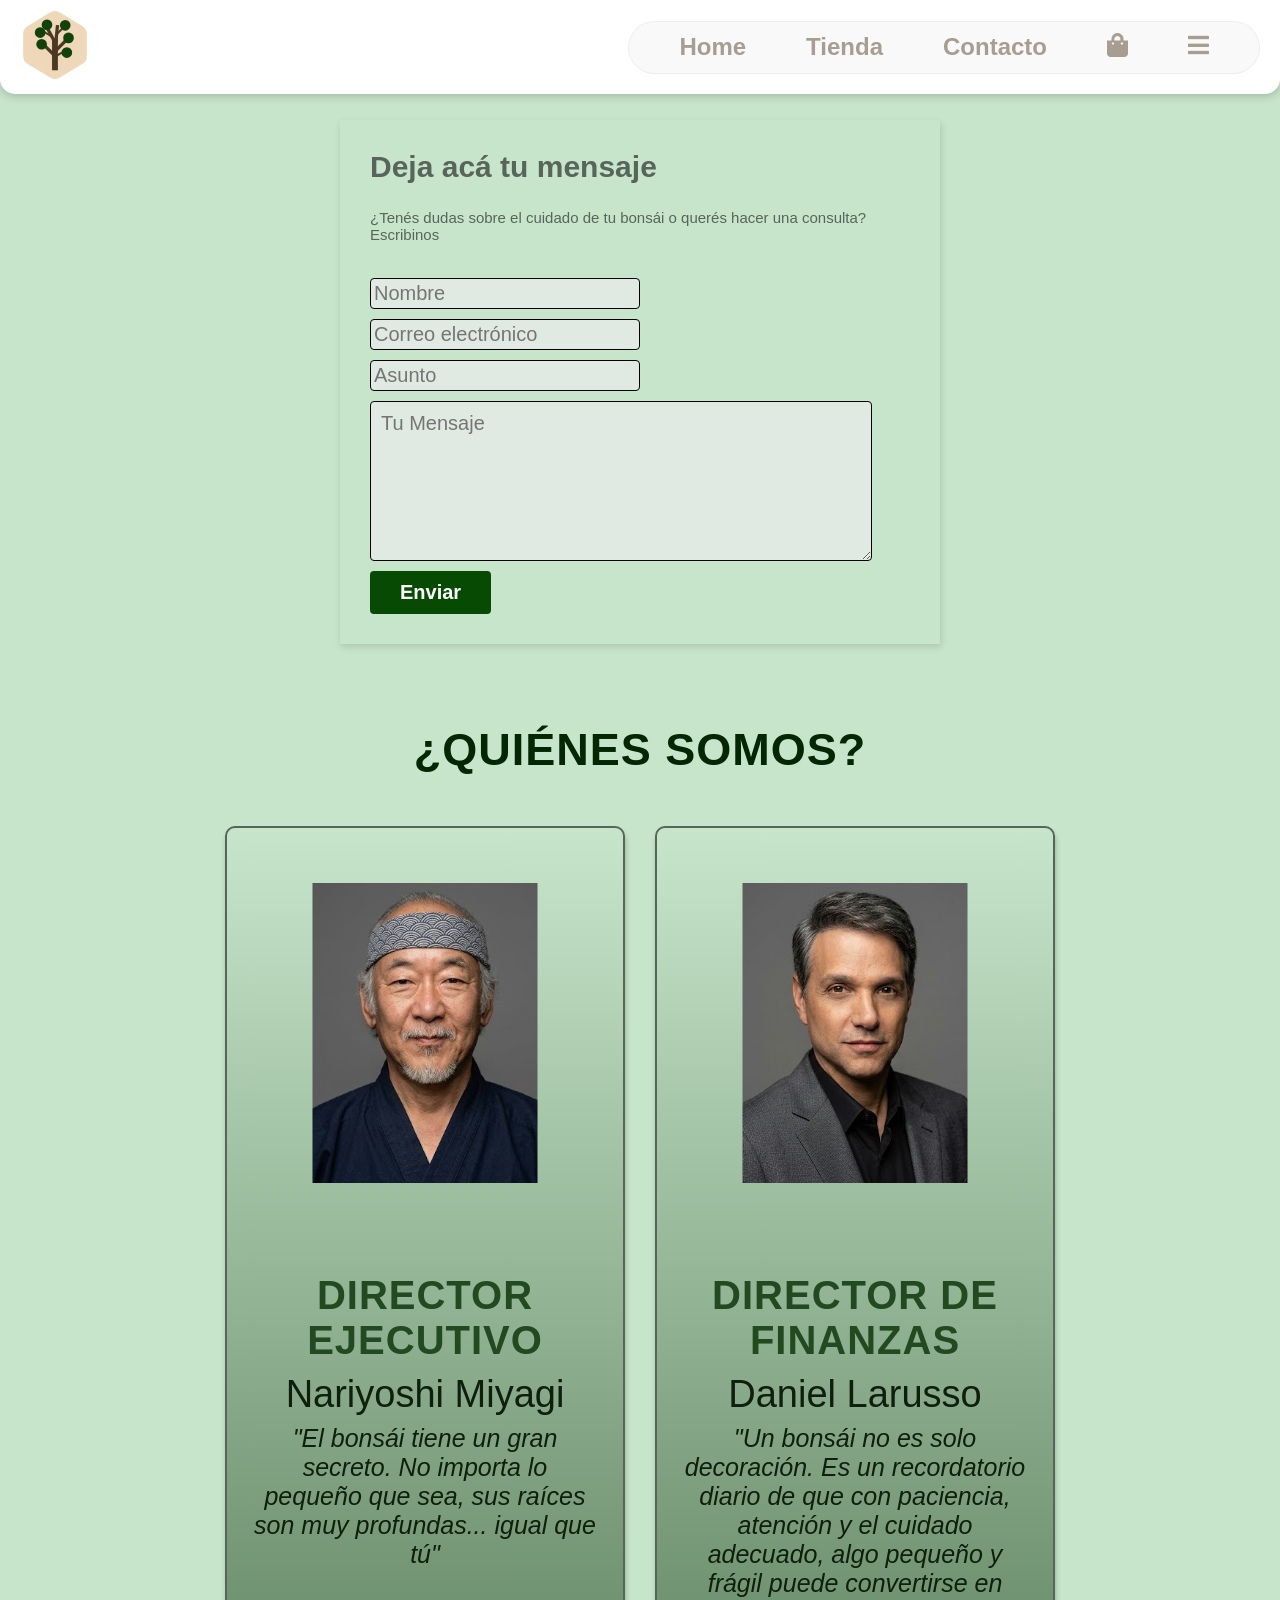
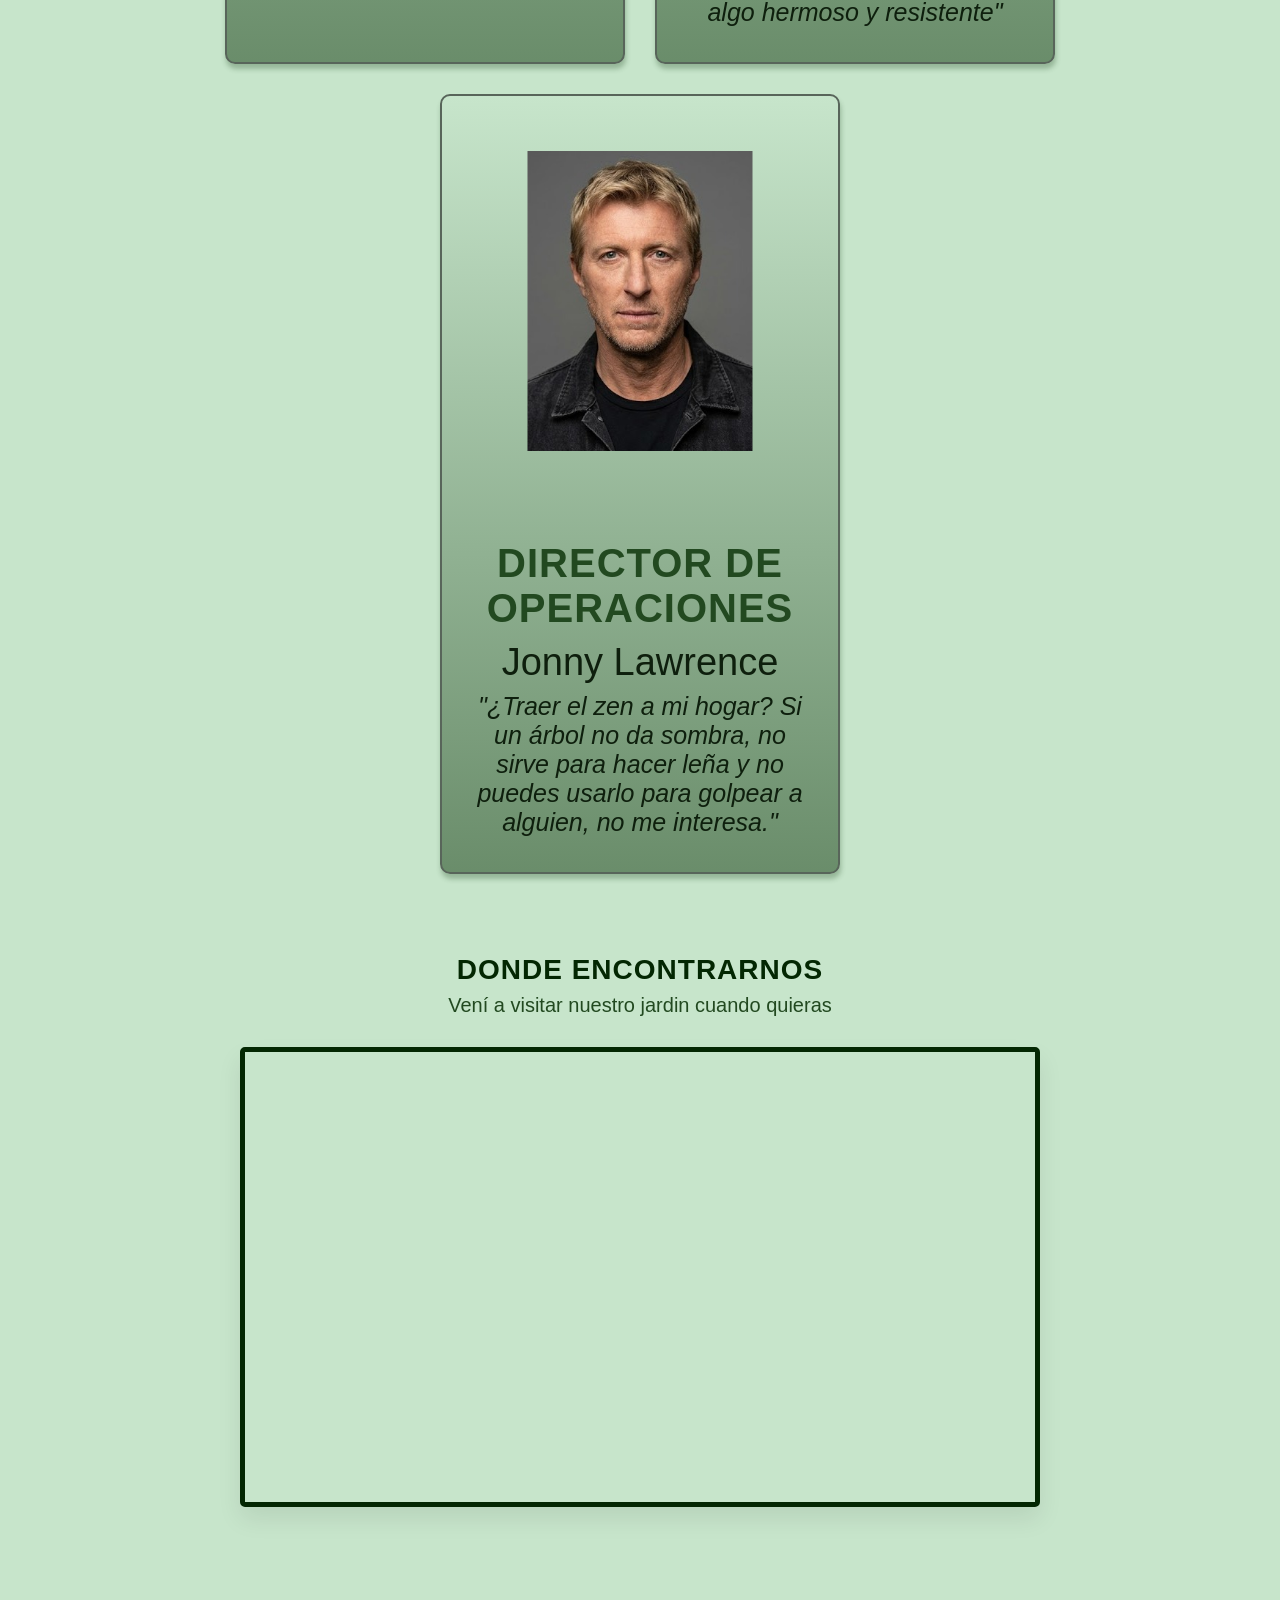
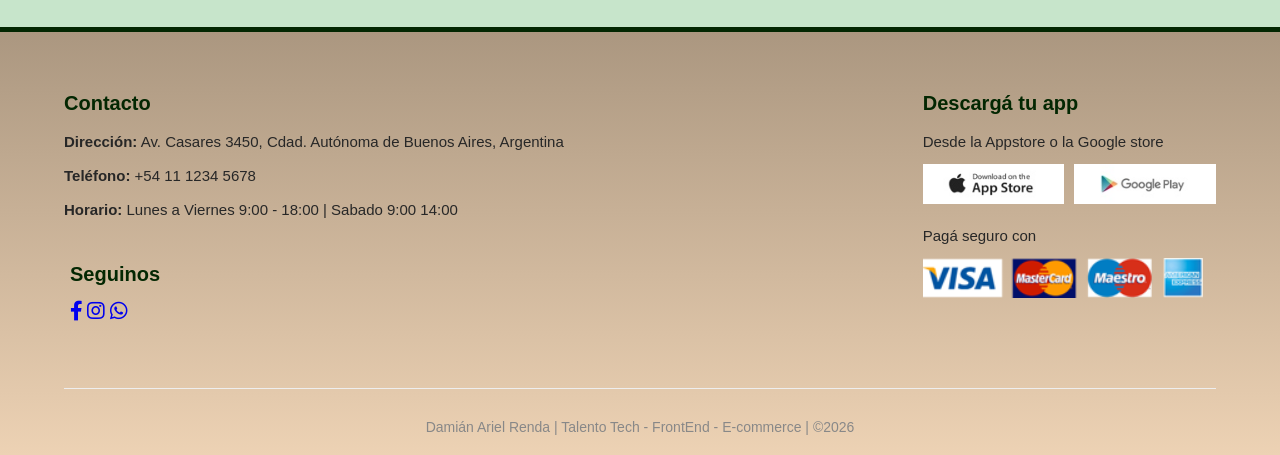
==== paginas/contacto.html @ 66eac6b3 "Add files via upload" ====
<!DOCTYPE html>
<html lang="es">
<head>
    <meta charset="UTF-8">
    <meta name="viewport" content="width=device-width, initial-scale=1.0">
    <title>Contacto</title>
    <link rel="stylesheet" href="../style.css">
    <link rel="stylesheet" href="../paginas/contacto-style.css">
    <link rel="stylesheet" href="https://pro.fontawesome.com/releases/v5.10.0/css/all.css">
</head>
<body>
    <header class="header">
        <a href="../index.html">
            <img src="../img/logo1.svg" alt="Logo principal e-commerce">
        </a>
        <nav>
            <ul id="navbar" class="navbar">
                <li><a href="../index.html">Home</a></li>
                <li><a href="">Tienda</a></li>
                <li><a href="#">Contacto</a></li>
                <li class="carrito-container">
                    <a href="paginas/carrito.html">
                    <i class="fa fa-shopping-bag" aria-hidden="true"></i>
                    </a>
                </li>
                <li class="menu-ham">
                    <a href="">
                        <i class="fa fa-bars" aria-hidden="true"></i>
                    </a>
                </li>
            </ul>
        </nav>
    </header>

    <main>
        <div class="contiene-formulario">
            <h3>Deja acá tu mensaje</h3>
            <p>¿Tenés dudas sobre el cuidado de tu bonsái o querés hacer una consulta?<br> Escribinos</p>
        
            <form action="#" method="post" class="formulario-contacto">
                <div class="campo-formulario">
                    <input type="text" id="TuNombre" name="nombre" placeholder="Nombre">
                </div>
                <div class="campo-formulario">
                    <input type="text" id="tuCorreo" name="correo" placeholder="Correo electrónico">
                </div>
                <div class="campo-formulario">
                    <input type="text" id="TuAsunto" name="asunto" placeholder="Asunto">
                </div>
                <div class="mensaje-formulario">
                    <textarea name="mensaje" id="TuMensaje" cols="30" rows="6" placeholder="Tu Mensaje"></textarea>
                </div>
                <button class="enviar">Enviar</button>
            </form>
        </div>    
        <div class="contiene-personas">
            <div class="titulo-personas">
                <h2>¿quiénes somos?</h2>
            </div>
            <div class="persona">
                <div class="marco-img">
                    <img src="../img/personas/miyagi.jpg" alt="Foto CEO Sr Miyagi">
                </div>
                <h3>Director Ejecutivo</h3>
                <h4>Nariyoshi Miyagi</h4>
                <p>"El bonsái tiene un gran secreto. No importa lo pequeño que sea, sus raíces son muy profundas... igual que tú"  </p>
            </div>
            <div class="persona">
                <div class="marco-img">
                    <img src="../img/personas/larusso.jpg" alt="Foto CFO Daniel Larusso">
                </div>
                <h3>Director de Finanzas</h3>
                <h4>Daniel Larusso</h4>
                <p>"Un bonsái no es solo decoración. Es un recordatorio diario de que con paciencia, atención y el cuidado adecuado, algo pequeño y frágil puede convertirse en algo hermoso y resistente" </p>
            </div>
            <div class="persona">
                <div class="marco-img">
                    <img src="../img/personas/lawrence.jpg" alt="Foto COO Jonny Lawrence">
                </div>
                <h3>Director de Operaciones</h3>
                <h4>Jonny Lawrence</h4>
                <p>"¿Traer el zen a mi hogar? Si un árbol no da sombra, no sirve para hacer leña y no puedes usarlo para golpear a alguien, no me interesa."</p>
            </div>
        </div>
        <div class="contiene-mapa">
            <h3>Donde encontrarnos</h3>
            <p>Vení a visitar nuestro jardin cuando quieras</p>
            <div class="mapa">
                <iframe src="https://www.google.com/maps/embed?pb=!1m18!1m12!1m3!1d4513.6848861619965!2d-58.413150135242894!3d-34.57431521202828!2m3!1f0!2f0!3f0!3m2!1i1024!2i768!4f13.1!3m3!1m2!1s0x95bcb57a4147c5c7%3A0xfc930bf72fdf871f!2zSmFyZMOtbiBKYXBvbsOpcw!5e0!3m2!1ses-419!2sar!4v1779311199891!5m2!1ses-419!2sar" width="800" height="600" style="border:0;" allowfullscreen="" loading="lazy" referrerpolicy="no-referrer-when-downgrade"></iframe>
            </div>
        </div>
    </main>    
        <footer class="pie-pagina">
            <div class="columna-info">
                <div class="informacion">
                    <h3>Contacto</h3>
                
                <p><strong>Dirección:</strong> Av. Casares 3450, Cdad. Autónoma de Buenos Aires, Argentina</p>
                <p><strong>Teléfono:</strong> +54 11 1234 5678</p>
                <p><strong>Horario:</strong> Lunes a Viernes 9:00 - 18:00 | Sabado 9:00 14:00 </p>
                </div>
                <div class="redes">
                    <h3>Seguinos</h3>
                    <a href="#" class="btn-red-social"><i class="fab fa-facebook-f"></i></a>
                    <a href="#" class="btn-red-social"><i class="fab fa-instagram"></i></a>
                    <a href="#" class="btn-red-social"><i class="fab fa-whatsapp"></i></a>
                </div>
            </div>    
                <div class="pago">
                    <h3>Descargá tu app</h3>
                    <p>Desde la Appstore o la Google store</p>
                    <div class="img-app">
                    <img src="../img/pay/app.jpg" alt="App Store">
                    <img src="../img/pay/play.jpg" alt="Google Play">
                </div>
                <p>Pagá seguro con</p>
                <img class="img-pay" src="../img/pay/pay.png" alt="Métodos de Pago">
                </div>

                <div class="copyright">Damián Ariel Renda | Talento Tech - FrontEnd - E-commerce | ©2026</div>





            

        </footer>
    

</body>
</html>
---- style.css ----
/*RESET GENERAL--------------------------------------------------------------------------------------------------*/

*{
    margin: 0;
    padding: 0;
    box-sizing: border-box;
    font-family: "Spartan", sans-serif;
}

html{
    scroll-behavior: smooth;
}

/* BARRA DE NAVEGACION Y LOGO ---------------------------------------------------------------------------------*/
.header{
    background-color: #ffffff;
    display: flex;
    justify-content: space-between; 
    align-items: center; 
    padding: 10px 20px;
    box-shadow: 0 2px 10px rgba(0,0,0,0.2); 
    position: absolute; 
    top: 0;
    left: 0;
    width: 100%;
    z-index: 1000;
    border-bottom-right-radius: 15px;
    border-bottom-left-radius: 15px;
}

.header img{ 
    height: 70px;
    width: auto;
}

.navbar i{
    height: 30px;
    width: auto;
}

.navbar{
    display: flex;
    align-items: center;
    justify-content: center;
    background-color: #f9f9f9; 
    padding: 10px 20px; 
    border-radius: 50px; 
    border: 1px solid #eeeeee;
}

.navbar li{
    list-style: none;
    padding: 0 30px;
}

.navbar a{
    text-decoration: none;
    font-size: 24px;
    font-weight: 600;
    color: rgb(168, 157, 145);
    transition: 0.3s ease;
}

.navbar a:hover{
    color: rgb(116, 109, 104);
}

/* PORTADA Y PRODUCTOS -------------------------------------------------------------------------------------- */

.hero{
    background-image: url(img/hero1.png);
    display: flex;
    align-items: center;
    justify-content: flex-end;
    height: 95vh;
    width: 100%;
    background-size: cover;
    background-position: top 5% center;
    padding: 0 80px;
    /*margin-bottom: 40px;*/
}

.hero .hero-content{
     width: 50%;
     display: flex;
     flex-direction: column;
     align-items: flex-end;
     text-align: right;
     z-index: 1; 
}

.hero .hero-content h1{
    color: rgb(3, 83, 1);
    margin: 5px 0;
    line-height: 1.1;
    font-size: 3rem;
    margin-bottom: 2px;
}

.hero .hero-content h2{
    color: rgb(5, 62, 3);
    margin: 5px 0;
    line-height: 1.1;
    font-size: 2.5rem;
    margin-top: 10px;
    margin-bottom: 10px;
}

.hero .hero-content h4{
    color: rgb(3, 39, 2);
    margin: 5px 0;
    line-height: 1.1;
    font-size: 1.5rem;
    max-width: 600px;
    margin-top: 10px;
    margin-bottom: 10px;

}

.hero .hero-content p{
    color: #333;
    font-size: 1.1rem;
    line-height: 1.6;
    max-width: 500px;
    margin-bottom: 30px;
    padding: 0;
}

.hero .hero-content button{
    background-color: rgb(3, 83, 1);
    color: white;
    padding: 15px 40px;
    font-size: 18px;
    font-weight: 600;
    letter-spacing: 1px;

    border: 2px solid rgb(3, 83, 1);
    border-radius: 4%;
    cursor: pointer;
    transition: all 0.3s ease;
}

.hero .hero-content button:hover{
    background-color: rgb(4, 115, 2); 
    color: rgb(1, 49, 0); 
    transform: translateY(-3px);
    box-shadow: 0 10px 20px rgba(0, 0, 0, 0.1);
}

.titulo-productos{
    background-image: linear-gradient(to right,rgb(171, 151, 128), rgb(237, 210, 180), rgb(171, 151, 128));
    background-size: 100%;
    text-align: center;
    border-top: 5px solid rgb(3, 39, 12);
    border-bottom: 5px solid rgb(3, 39, 12);
    border-radius: 2px;
    padding: 20px;

}

.titulo-productos h2{
     color: rgb(5, 62, 3);
    margin: 5px 0;
    line-height: 1.1;
    font-size: 2.5rem;
    margin-top: 10px;
    margin-bottom: 10px;
}

.titulo-productos p{
    color: rgb(3, 39, 2);
    text-align: center;
    margin: 5px 0;
    line-height: 1.1;
    font-size: 1.5rem;
    margin: 10px auto;
}    

.contenedor-productos{
    display: flex;
    flex-wrap: wrap;
    justify-content: center;
    gap: 40px;
    padding: 60px 5%;
    background-image: linear-gradient(to bottom, rgb(237, 210, 180), rgb(171, 151, 128));
}

.producto{
    background-color:rgb(96, 165, 93);
    border: 5px solid rgb(3, 39, 2);
    border-radius: 5px;
    overflow: hidden;
    display: flex;
    flex-direction: column;
    width: 500px;
    box-shadow: 0 12px 24px rgba(0,0,0,0.2);
    transition: box-shadow 0.3s ease, border-color 0.3s ease;
    cursor: pointer;
}

.producto:hover{
    box-shadow: 12px 12px 24px rgba(0,0,0,0.4);
    border-color: rgb(3, 39, 12);
}

.producto .img-producto{
    width: 100%;
    height: 400px;
    object-fit: cover;

}

.producto .producto-descripcion{
    text-align: left;
    padding: 20px;
    display: flex;
    flex-direction: column;
    gap: 8px;
    flex-grow: 1;
}

.producto .producto-descripcion span{
    color: rgb(3, 39, 12);
    font-size: 14px;
    font-weight: 500;
    text-transform: uppercase;
    letter-spacing: 1px;
    opacity: 0.7;
}

.producto .producto-descripcion h5{
    color: rgb(3, 83, 1);
    font-size: 24px;
    font-weight: 700;
    margin-top: auto;
}

.producto .producto-descripcion h4{
    color: rgb(1, 31, 0);
    font-size: 24px;
    font-weight: 700;
    margin-top: auto;
}

.producto .carrito{
    text-decoration: none;
    background-color: rgb(3, 39, 2); 
    color: white;
    text-align: center;
    padding: 12px 0;
    font-size: 16px;
    font-weight: 600;
    transition: background-color 0.3s ease;
    border-bottom-left-radius: 0px; 
    border-bottom-right-radius: 0px;
    cursor: pointer;
}

.producto .carrito:hover{
    background-color: rgb(3, 83, 1);
}

/* FOOTER -------------------------------------------------------------------*/ 

.pie-pagina{
    background-image: linear-gradient(to bottom,rgb(171, 151, 128), rgb(237, 210, 180));
    padding: 60px 5% 20px 5%;
    border-top: 5px solid rgb(3, 39, 2);
    display: flex;
    flex-wrap: wrap;
    justify-content: space-between;
    gap: 40px;
    width: 100%;
}

.pie-pagina .columna-info{
    display: flex;
    flex-direction: column;
    gap: 25px;
    max-width: 45%;
}

.pie-pagina .redes{
    padding: 6px;
}

.pie-pagina .pago{
    display: flex;
    flex-direction: column;
    align-items: flex-start;
    max-width: 45%;
}

.pie-pagina h3{
    color: rgb(3, 39, 2);
    font-size: 20px;
    margin-bottom: 15px;
}

.pie-pagina p{
    color: #272727;
    font-size: 15px;
    line-height: 1.6;
    margin-bottom: 10px;
}

.pie-pagina .pago .img-app {
    display: flex;
    gap: 10px;
    margin-bottom: 20px;
}

.pie-pagina .pago .img-app img {
    height: 40px; 
    width: auto;
}

.pie-pagina .pago .img-pay{
    height: 40px;
    width: auto;
}

.pie-pagina .copyright{
    width: 100%;
    text-align: center;
    padding-top: 30px;
    margin-top: 20px;
    border-top: 1px solid #eeeeee;
    color: #888888;
    font-size: 14px;
}

.pie-pagina .redes i{
   font-size: 20px;
}

/* ================================================================================= */
/* MEDIA QUERIES: INDEX PRINCIPAL (TABLET Y CELULAR)                                 */
/* ================================================================================= */

/* --- DISPOSITIVOS MEDIANOS (TABLETS - Menor a 992px) --- */
@media (max-width: 992px) {
    .header {
        padding: 10px 15px;
    }
    
    .navbar li {
        padding: 0 15px; /* Reducimos aire entre enlaces para que no se amontone */
    }
    
    .navbar a {
        font-size: 18px; /* Texto levemente más pequeño */
    }

    .hero {
        padding: 0 40px;
        background-position: top 5% right 25%; /* Ajustamos fondo para centrar árboles */
    }

    .hero .hero-content {
        width: 70%; /* Le damos más espacio al texto de portada */
    }

    .hero .hero-content h1 { font-size: 2.5rem; }
    .hero .hero-content h2 { font-size: 2rem; }

    .producto {
        width: 45%; /* En tablet se acomodan perfectamente de a dos por fila */
    }
}

/* --- DISPOSITIVOS CHICOS (CELULARES - Menor a 576px) --- */
@media (max-width: 576px) {
    /* Ocultamos los links de texto y dejamos visibles los íconos (Hamburguesa y Carrito) */
    .navbar li:not(.carrito-container):not(.menu-ham) {
        display: none; 
    }
    
    .navbar {
        padding: 5px 15px;
    }

    .navbar li {
        padding: 0 10px;
    }

    .hero {
        justify-content: center; /* Centramos el texto en pantallas móviles */
        padding: 0 20px;
        height: 80vh; /* Bajamos la altura para que sea cómodo de scrollear */
    }

    .hero .hero-content {
        width: 100%;
        align-items: center;
        text-align: center;
    }

    .hero .hero-content h1 { font-size: 2rem; }
    .hero .hero-content h2 { font-size: 1.6rem; }
    .hero .hero-content h4 { font-size: 1.2rem; }
    .hero .hero-content p { font-size: 1rem; }

    .titulo-productos h2 { font-size: 1.8rem; }
    .titulo-productos p { font-size: 1.1rem; }

    .contenedor-productos {
        padding: 40px 15px;
        gap: 25px;
    }

    .producto {
        width: 100%; /* Tarjetas al 100% del ancho del teléfono en una sola fila */
    }

    .producto .img-producto {
        height: 280px; /* Reducimos alto de foto de producto para mobile */
    }

    /* Adaptación del pie de página */
    .pie-pagina {
        flex-direction: column;
        padding: 40px 20px 20px 20px;
        gap: 30px;
    }

    .pie-pagina .columna-info,
    .pie-pagina .pago {
        max-width: 100%; /* Ocupan todo el ancho, apilándose hacia abajo */
    }
}
---- paginas/contacto-style.css ----
/* RESET GENERAL ----------------------------------------*/
*{
    margin: 0;
    padding: 0;
    box-sizing: border-box;
    font-family: "Spartan", sans-serif;
}

html{
    scroll-behavior: smooth;
}

main{
    display: flex;
    flex-direction: column;
    align-items: center;
    gap: 80px;
    padding: 120px 5% 60px 5%; /* Aumentamos padding superior para que el header absolute no tape el formulario */
    background-color: rgb(199, 229, 203);
}

/* FORMULARIO --------------------------------------------------------------------------------*/

.contiene-formulario{
    width: 100%;
    max-width: 600px;
    background-color: rgb(199, 229, 203);
    padding: 30px;
    border: transparent;
    box-shadow: 1px 3px 7px rgba(0,0,0,0.13);
    display: flex;
    flex-direction: column;
    align-items: flex-start;
    gap: 10px;
}

.contiene-formulario h3{
    color: rgb(88, 101, 90);
    font-size: 30px;
    margin-bottom: 15px;
}

.contiene-formulario p{
    color: rgb(88, 101, 90);
    font-size: 15px;
    margin-bottom: 25px;
}

.formulario-contacto{
    width: 100%;
    display: flex;
    flex-direction: column;
    align-items: flex-start;
    gap: 10px;
}

.formulario-contacto .campo-formulario,
.formulario-contacto .mensaje-formulario {
    width: 100%; 
    padding: 0;
    border: none;
    box-shadow: none;
    background: none;
    display: flex;
    flex-direction: column;
    align-items: flex-start;
}

.formulario-contacto input{
    width: 50%;
    max-width: 400px;
    padding: 3px 3px;
    border: 1px solid black;
    border-radius: 4px;
    font-size: 20px;
    background-color: rgb(225, 234, 226);
    outline: none;
    transition: all 0.3s ease;
}

.formulario-contacto textarea{
    width: 93%;
    max-height: 200px;
    padding: 10px;
    border: 1px solid black;
    border-radius: 4px;
    font-size: 20px;
    background-color: rgb(225, 234, 226);
    outline: none;
    transition: all 0.3s ease;
    resize: vertical;
}

.formulario-contacto input:focus,
.formulario-contacto textarea:focus {
    border-color: rgb(3, 39, 2);
    background-color: whitesmoke;
    box-shadow: 1px 1px 5px rgba(3, 83, 1, 0.1);
}    

.formulario-contacto .enviar{
    background-color: rgb(6, 74, 4);
    color: white;
    border: none;
    padding: 10px 30px; 
    font-size: 20px;
    font-weight: 600;
    border-radius: 4px;
    cursor: pointer;
    align-self: flex-start; 
    transition: background-color 0.3s ease, transform 0.2s ease;
}

.formulario-contacto .enviar:hover{
    background-color: rgb(88, 101, 90);
}

.formulario-contacto .enviar:active{
    transform: scale(0.98);
}

/* TARJETAS EMPLEADOS ---------------------------------------------------------------------------------*/

.contiene-personas {
    display: flex;
    flex-direction: row; 
    flex-wrap: wrap;     
    justify-content: center; 
    gap: 30px;          
    width: 100%;
    max-width: 1200px;   
    margin: 0 auto;
}

.contiene-personas .titulo-personas {
    width: 100%;        
    text-align: center; 
    margin-bottom: 20px; 
    font-size: 30px;
    color: rgb(3, 39, 2);
    text-transform: uppercase;
    letter-spacing: 1px;
}

.persona{
    background-image: linear-gradient(to bottom, rgb(199, 229, 203),rgba(34, 73, 32, 0.565));
    border: 2px solid rgb(88, 101, 90);
    border-radius: 10px;
    width: 400px;
    display: flex;
    flex-direction: column;
    align-items: center;
    text-align: center;
    padding: 35px 25px;
    box-shadow: 1px 5px 5px rgba(34, 73, 32, 0.3);
    transition: box-shadow 0.3s ease;
}

.persona:hover{
    box-shadow: 5px 10px 10px rgba(34, 73, 32, 0.8);
}

.persona .marco-img{
    width: 250px;
    height: 400px;
    clip-path: inset(5% 5% 20% 5%);
    overflow: hidden;
}

.persona .marco-img img{
    width: 100%;
    height: 100%;
    object-fit: cover;
}

.persona h3{
    color: rgb(34, 73, 32);
    font-size: 40px;
    font-weight: 600;
    margin-top: 10px;
    text-transform: uppercase;
    letter-spacing: 1px;
    margin-bottom: 10px;
}

.persona h4{
    color: rgb(14, 31, 13);
    font-size: 38px;
    font-weight: 300;
    margin-bottom: 8px;
}

.persona p{
    color: rgb(14, 31, 13);
    font-size: 25px;
    font-weight: 100;
    font-style: italic;
}

/* MAPA ----------------------------------------------------------------------------*/

.contiene-mapa{
    display: flex;
    flex-direction: column;
    align-items: center;
    text-align: center;
    width: 100%;
    max-width: 1200px;
    margin: 0 auto;
    padding-bottom: 60px;
}

.contiene-mapa h3 {
    color: rgb(3, 39, 2);
    font-size: 28px;
    text-transform: uppercase;
    letter-spacing: 1px;
    margin-bottom: 8px;
}

.contiene-mapa p {
    color: rgb(34, 73, 32);
    font-size: 20px;
    margin-bottom: 30px;
}

.contiene-mapa .mapa {
    width: 100%;
    max-width: 800px; 
    border: 5px solid rgb(3, 39, 2); 
    border-radius: 5px; 
    overflow: hidden; 
    box-shadow: 0 12px 24px rgba(0, 0, 0, 0.08); 
    line-height: 0;
}

.contiene-mapa .mapa iframe {
    width: 100% !important; 
    height: 450px; 
    border: 0;
}

/* FOOTER (Heredado de main, forzado al 100% de la pantalla de contacto) ----------*/
.pie-pagina {
    background-image: linear-gradient(to bottom,rgb(171, 151, 128), rgb(237, 210, 180));
    padding: 60px 5% 20px 5%;
    border-top: 5px solid rgb(3, 39, 2);
    display: flex;
    flex-wrap: wrap;
    justify-content: space-between;
    gap: 40px;
    width: 100%; /* Arreglo definitivo: Ahora sí toma el ancho total de pantalla */
}

.pie-pagina .columna-info {
    display: flex;
    flex-direction: column;
    gap: 25px;
    max-width: 45%;
}

.pie-pagina .redes { padding: 6px; }
.pie-pagina .redes i { font-size: 20px; }

.pie-pagina .pago {
    display: flex;
    flex-direction: column;
    align-items: flex-start;
    max-width: 45%;
}

.pie-pagina h3 {
    color: rgb(3, 39, 2);
    font-size: 20px;
    margin-bottom: 15px;
}

.pie-pagina p {
    color: #272727;
    font-size: 15px;
    line-height: 1.6;
    margin-bottom: 10px;
}

.pie-pagina .pago .img-app {
    display: flex;
    gap: 10px;
    margin-bottom: 20px;
}

.pie-pagina .pago .img-app img { height: 40px; width: auto; }
.pie-pagina .pago .img-pay { height: 40px; width: auto; }

.pie-pagina .copyright {
    width: 100%;
    text-align: center;
    padding-top: 30px;
    margin-top: 20px;
    border-top: 1px solid #eeeeee;
    color: #888888;
    font-size: 14px;
}

/* ================================================================================= */
/* MEDIA QUERIES: PÁGINA DE CONTACTO (TABLET Y CELULAR)                             */
/* ================================================================================= */

/* --- DISPOSITIVOS MEDIANOS (TABLETS - Menor a 992px) --- */
@media (max-width: 992px) {
    main {
        padding: 110px 4% 40px 4%;
        gap: 60px;
    }

    .contiene-formulario {
        max-width: 90%; /* Se ensancha un poco para aprovechar la pantalla */
    }

    .formulario-contacto input {
        width: 70%; /* Damos más rango a los inputs en tablets */
    }

    .persona {
        width: 45%; /* Se acomodan de a dos por fila de forma equilibrada */
    }
}

/* --- DISPOSITIVOS CHICOS (CELULARES - Menor a 768px / 576px) --- */
@media (max-width: 768px) {
    .contiene-mapa .mapa iframe {
        height: 300px; /* Reducción de alto nativa que tenías */
    }
    .contiene-mapa h3 {
        font-size: 24px; 
    }
}

@media (max-width: 576px) {
    main {
        padding: 100px 15px 30px 15px;
        gap: 50px;
    }

    .contiene-formulario {
        max-width: 100%;
        padding: 20px 15px;
    }

    .contiene-formulario h3 { font-size: 24px; }
    
    .formulario-contacto input {
        width: 100%; /* Inputs al 100% en pantallas móviles */
        max-width: 100%;
    }

    .formulario-contacto textarea {
        width: 100%; /* Textarea toma todo el bloque sin desbordar */
    }

    .contiene-personas .titulo-personas {
        font-size: 24px;
    }

    .persona {
        width: 100%; /* Cada tarjeta de staff ocupa toda la fila hacia abajo */
        padding: 25px 15px;
    }

    .persona .marco-img {
        width: 100%;
        max-width: 220px;
        height: 300px; /* Fotos más equilibradas para verticalidad de celulares */
    }

    .persona h3 { font-size: 26px; }
    .persona h4 { font-size: 24px; }
    .persona p { font-size: 18px; }

    .contiene-mapa p { font-size: 16px; }

    /* Footer adaptado a móviles */
    .pie-pagina {
        flex-direction: column;
        padding: 40px 20px 20px 20px;
        gap: 30px;
    }

    .pie-pagina .columna-info,
    .pie-pagina .pago {
        max-width: 100%;
    }
}
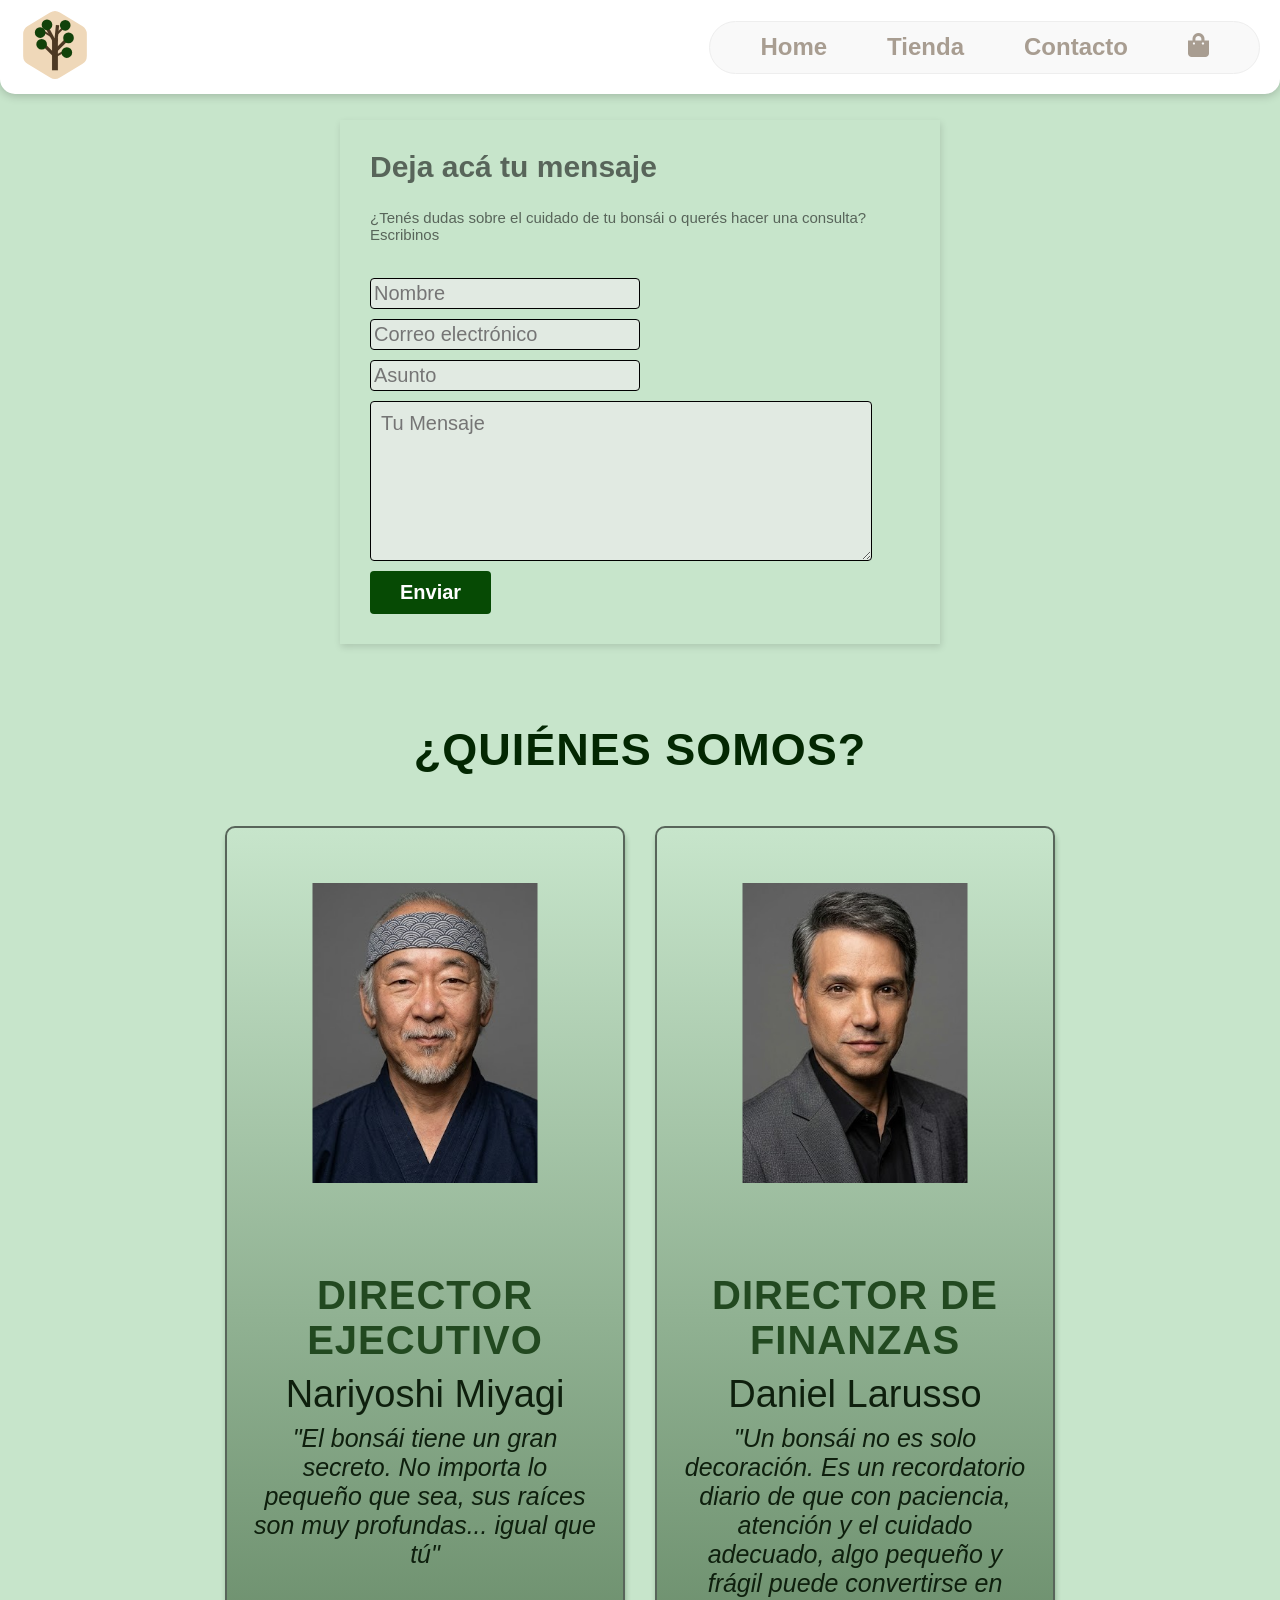
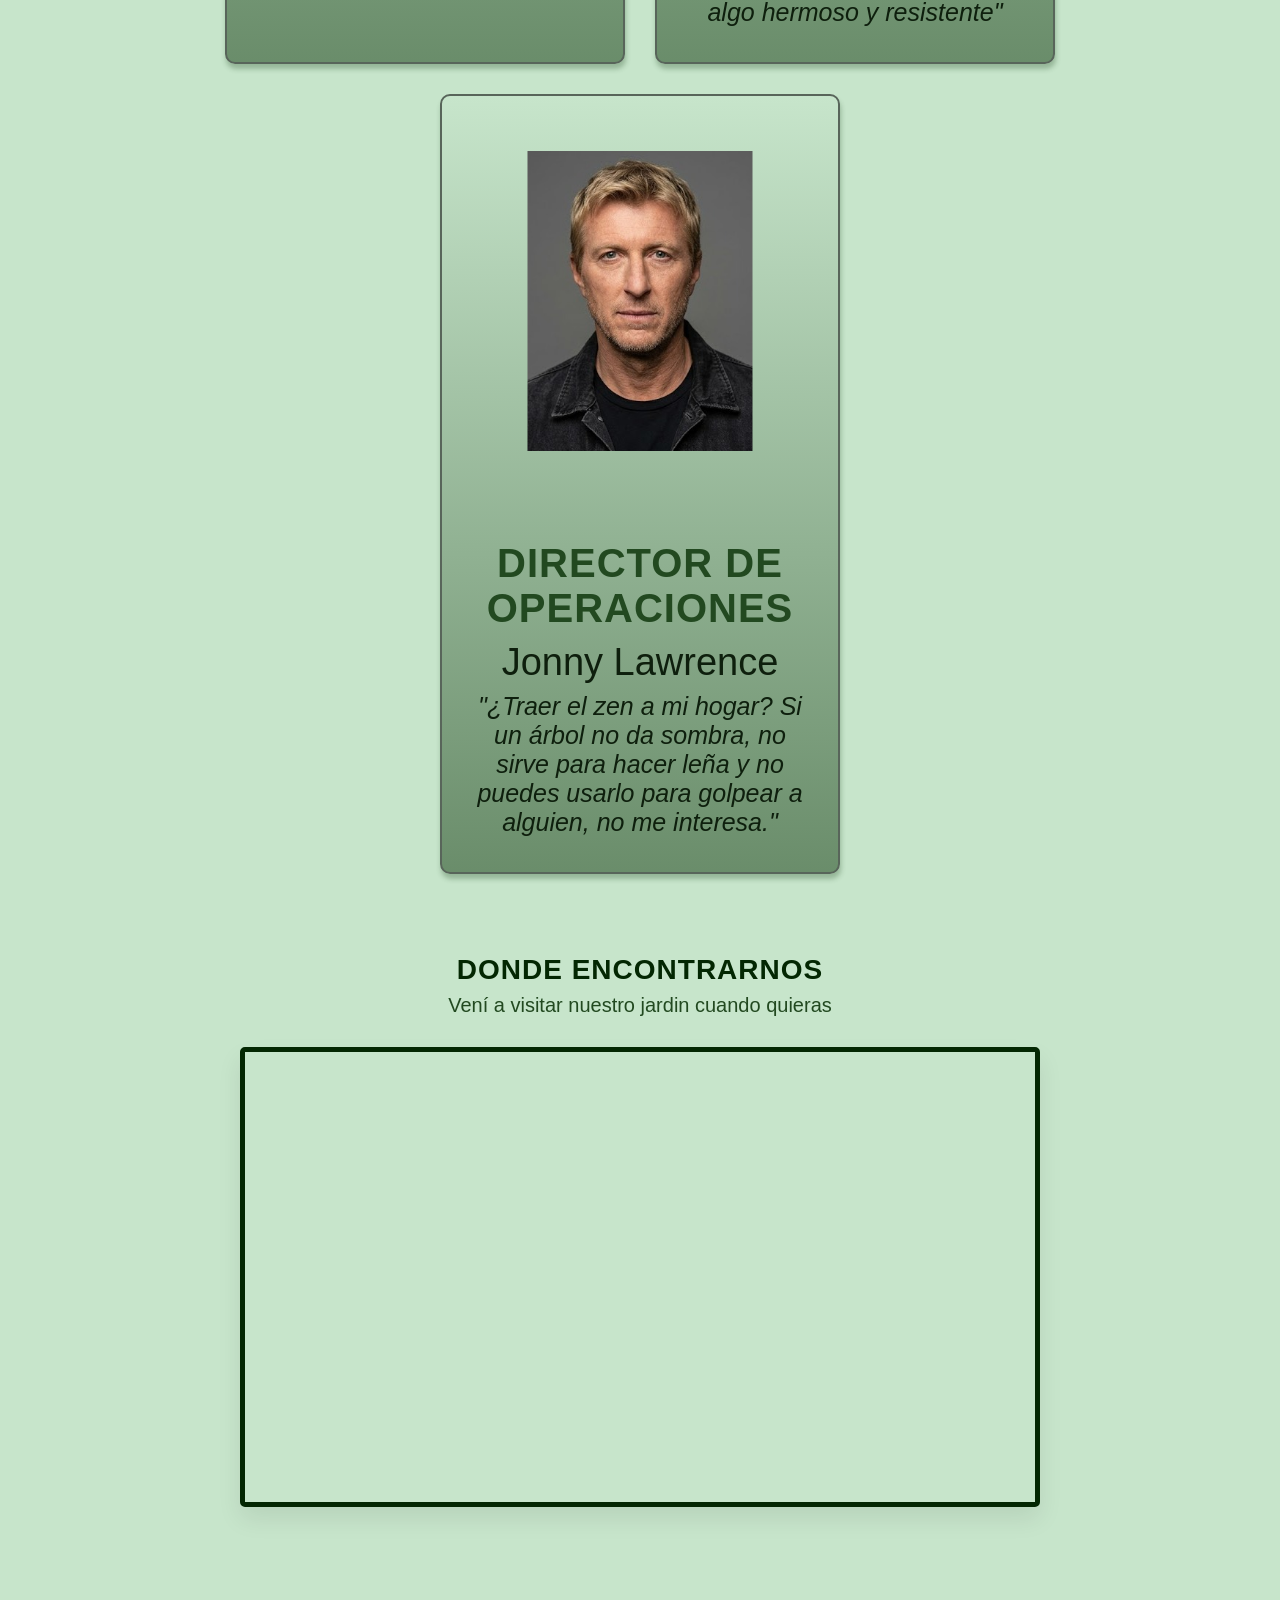
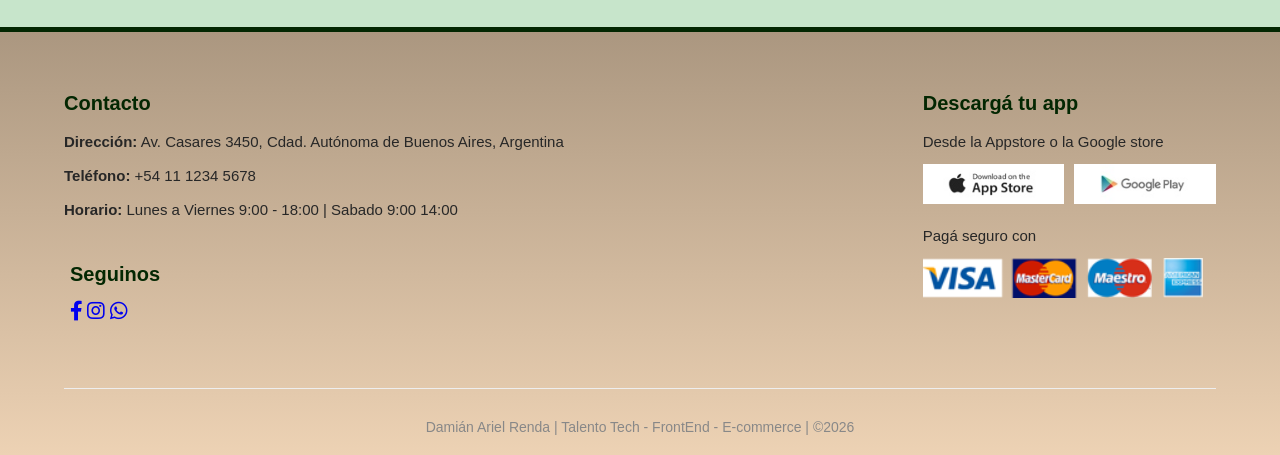
==== commit 0dbd69e3: "Add files via upload" ====
--- a/paginas/contacto.html
+++ b/paginas/contacto.html
@@ -7,29 +7,36 @@
     <link rel="stylesheet" href="../style.css">
     <link rel="stylesheet" href="../paginas/contacto-style.css">
     <link rel="stylesheet" href="https://pro.fontawesome.com/releases/v5.10.0/css/all.css">
+    <script src="../script.js" defer></script>
 </head>
 <body>
     <header class="header">
-        <a href="../index.html">
+        <a href="#">
             <img src="../img/logo1.svg" alt="Logo principal e-commerce">
         </a>
         <nav>
             <ul id="navbar" class="navbar">
+                <li class="close-container">
+                    <a href="#" id="close" class="close">
+                        <i class="far fa-times" aria-hidden="true"></i>
+                    </a>
+                </li>
                 <li><a href="../index.html">Home</a></li>
-                <li><a href="">Tienda</a></li>
+                <li><a href="../paginas/tienda.html">Tienda</a></li>
                 <li><a href="#">Contacto</a></li>
                 <li class="carrito-container">
                     <a href="paginas/carrito.html">
-                    <i class="fa fa-shopping-bag" aria-hidden="true"></i>
-                    </a>
-                </li>
-                <li class="menu-ham">
-                    <a href="">
-                        <i class="fa fa-bars" aria-hidden="true"></i>
+                        <i class="fa fa-shopping-bag" aria-hidden="true"></i>
                     </a>
                 </li>
             </ul>
         </nav>
+
+        <div id="bar" class="menu-ham">
+            <a href="#">
+                <i class="fa fa-bars" aria-hidden="true"></i>
+            </a>
+        </div>
     </header>
 
     <main>
--- a/style.css
+++ b/style.css
@@ -372,9 +372,9 @@
 /* --- DISPOSITIVOS CHICOS (CELULARES - Menor a 576px) --- */
 @media (max-width: 576px) {
     /* Ocultamos los links de texto y dejamos visibles los íconos (Hamburguesa y Carrito) */
-    .navbar li:not(.carrito-container):not(.menu-ham) {
+   /*.navbar li:not(.carrito-container):not(.menu-ham) {
         display: none; 
-    }
+    }*/
     
     .navbar {
         padding: 5px 15px;
@@ -428,4 +428,58 @@
     .pie-pagina .pago {
         max-width: 100%; /* Ocupan todo el ancho, apilándose hacia abajo */
     }
-}+}
+
+
+/*CAMBIOS PARA ENTREGHA FINAL--------------------------------------------------------------------------------------------------*/
+
+#bar, .close-container {
+    display: none;
+}
+
+/* Todo lo que tiene que pasar SOLO en pantallas de celular/tablet (menos de 768px) */
+@media (max-width: 768px) {
+    
+    #bar {
+        display: block;
+        cursor: pointer;
+        font-size: 24px;
+        color: rgb(168, 157, 145);
+    }
+    
+    .close-container {
+        display: block;
+        position: absolute;
+        top: 20px;
+        right: 20px;
+    }
+
+    .navbar {
+        position: fixed;
+        top: 0;
+        right: -300px; /* Se esconde solo en pantallas menores a 768px */
+        width: 300px;
+        height: 100vh;
+        background-color: #ffffff;
+        display: flex;
+        flex-direction: column;
+        justify-content: flex-start;
+        align-items: flex-start;
+        padding-top: 80px; /* Espacio para que la cruz no tape los links */
+        border-radius: 0;  /* Sacamos el formato de óvalo en celular */
+        border: none;
+        box-shadow: -5px 0 15px rgba(0,0,0,0.1);
+        transition: 0.3s ease;
+        z-index: 999;
+    }
+
+    .navbar li {
+        padding: 15px 30px; /* Los acomodamos uno abajo del otro con aire */
+        width: 100%;
+    }
+
+    /* 🌟 Corregido: "active" con 'c'. Esta es la clase que mete JS */
+    .navbar.active {
+        right: 0; 
+    }
+} /* 🌟 IMPORTANTE: Esta llave cierra el @media y protege el diseño de PC */
